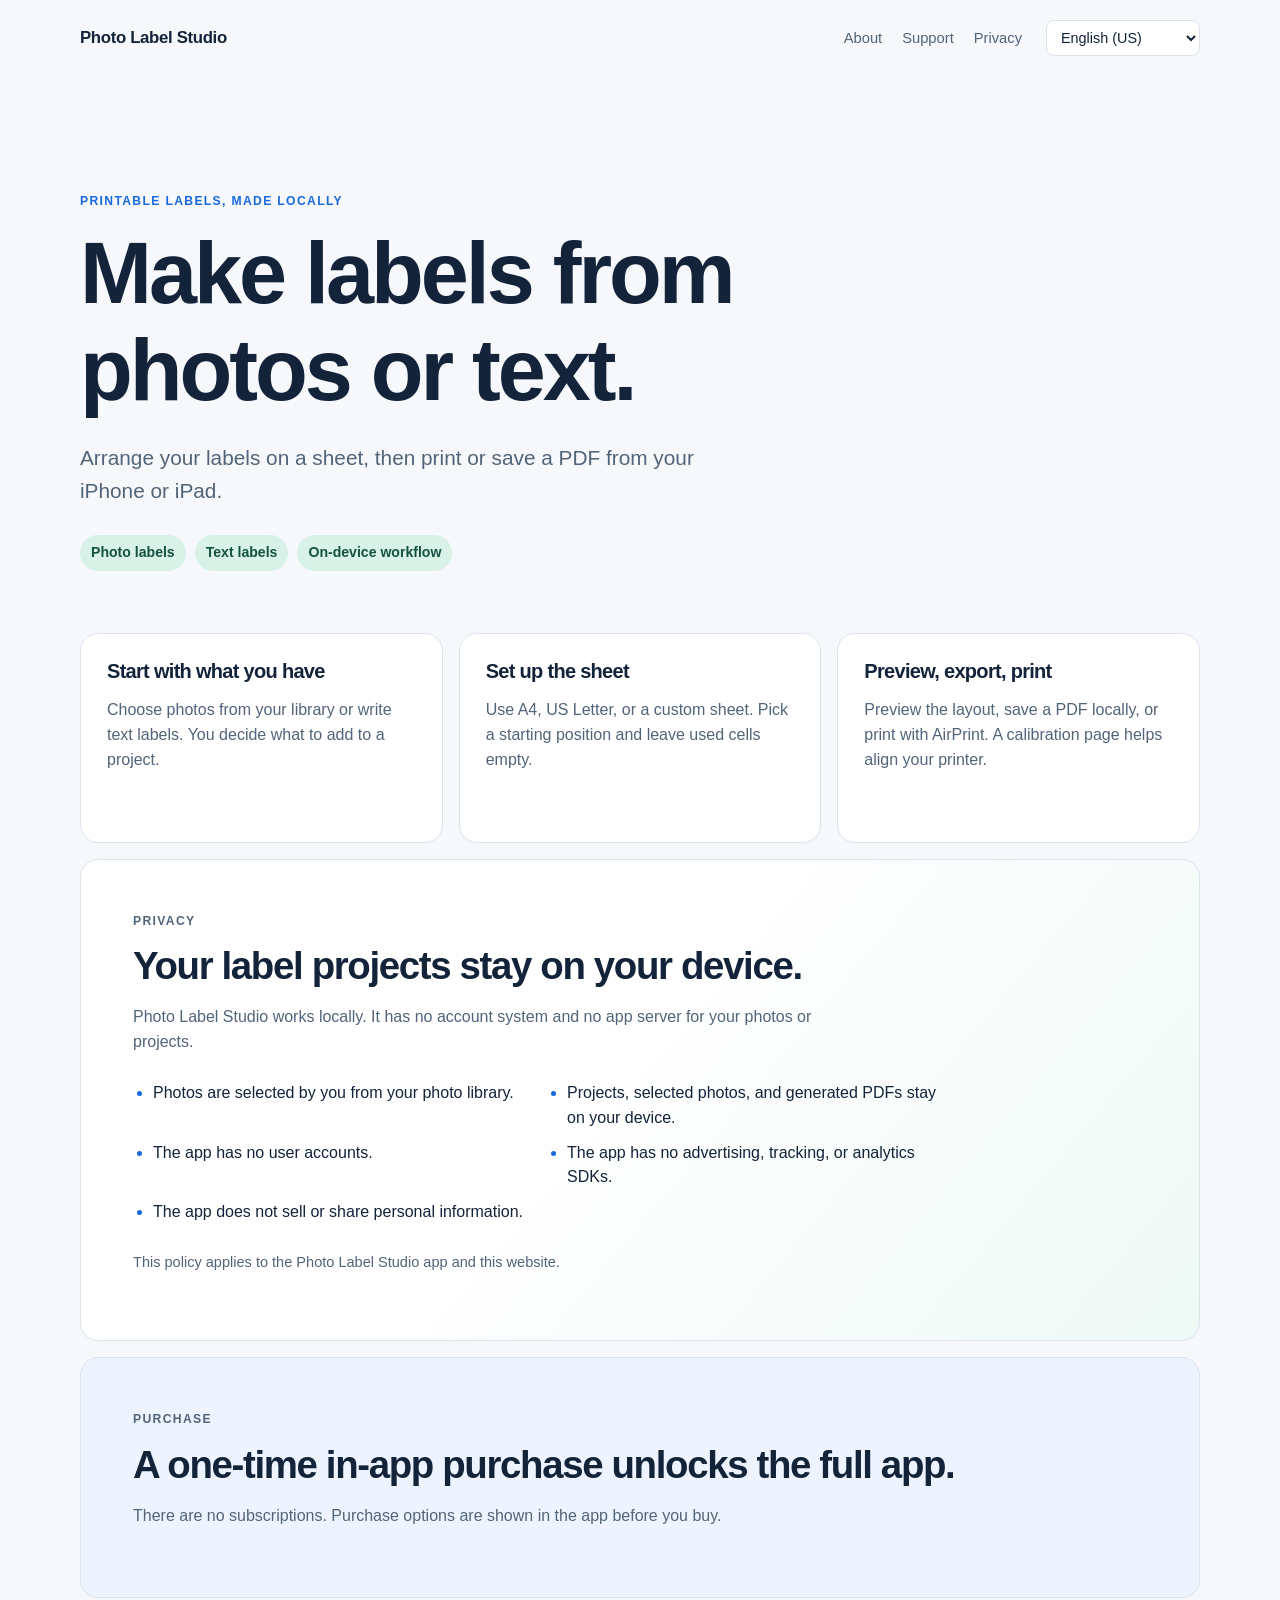
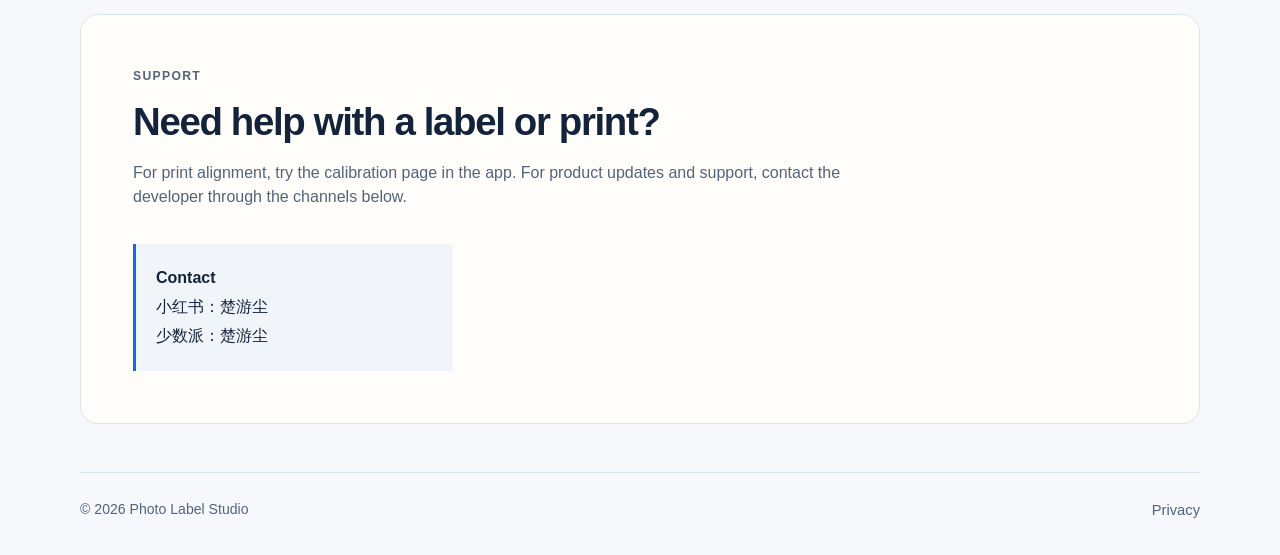
==== index.html @ b1ed7e32 "Publish Photo Label Studio support site" ====
<!doctype html>
<html lang="en">
<head>
  <meta charset="utf-8">
  <meta name="viewport" content="width=device-width, initial-scale=1">
  <meta name="description" content="Photo Label Studio helps you make printable photo and text labels on your device.">
  <title>Photo Label Studio</title>
  <link rel="stylesheet" href="./styles.css">
</head>
<body>
  <header class="site-header">
    <a class="brand" href="./?lang=en-US#marketing" aria-label="Photo Label Studio home">Photo Label Studio</a>
    <nav aria-label="Primary navigation">
      <a data-nav="marketing" href="#marketing" data-i18n="navMarketing">About</a>
      <a data-nav="support" href="#support" data-i18n="navSupport">Support</a>
      <a data-nav="privacy" href="./privacy/" data-i18n="navPrivacy">Privacy</a>
    </nav>
    <label class="language-picker">
      <span class="sr-only" data-i18n="languageLabel">Language</span>
      <select id="language" aria-label="Language"></select>
    </label>
  </header>

  <main>
    <section id="marketing" class="hero" aria-labelledby="hero-title">
      <p class="eyebrow" data-i18n="eyebrow">PRINTABLE LABELS, MADE LOCALLY</p>
      <h1 id="hero-title" data-i18n="title">Make labels from photos or text.</h1>
      <p class="hero-copy" data-i18n="lead">Arrange your labels on a sheet, then print or save a PDF from your iPhone or iPad.</p>
      <div class="pills" aria-label="Product highlights">
        <span data-i18n="pillPhotos">Photo labels</span>
        <span data-i18n="pillText">Text labels</span>
        <span data-i18n="pillLocal">On-device workflow</span>
      </div>
    </section>

    <section class="feature-grid" aria-label="Features">
      <article>
        <h2 data-i18n="feature1Title">Start with what you have</h2>
        <p data-i18n="feature1Body">Choose photos from your library or write text labels. You decide what to add to a project.</p>
      </article>
      <article>
        <h2 data-i18n="feature2Title">Set up the sheet</h2>
        <p data-i18n="feature2Body">Use A4, US Letter, or a custom sheet. Pick a starting position and leave used cells empty.</p>
      </article>
      <article>
        <h2 data-i18n="feature3Title">Preview, export, print</h2>
        <p data-i18n="feature3Body">Preview the layout, save a PDF locally, or print with AirPrint. A calibration page helps align your printer.</p>
      </article>
    </section>

    <section id="privacy" class="panel privacy" aria-labelledby="privacy-title">
      <p class="eyebrow" data-i18n="privacyEyebrow">PRIVACY</p>
      <h2 id="privacy-title" data-i18n="privacyTitle">Your label projects stay on your device.</h2>
      <p data-i18n="privacyIntro">Photo Label Studio works locally. It has no account system and no app server for your photos or projects.</p>
      <ul id="privacy-facts"></ul>
      <p class="policy-note" data-i18n="policyNote">This policy applies to the Photo Label Studio app and this website.</p>
    </section>

    <section class="panel purchase" aria-labelledby="purchase-title">
      <p class="eyebrow" data-i18n="purchaseEyebrow">PURCHASE</p>
      <h2 id="purchase-title" data-i18n="purchaseTitle">A one-time in-app purchase unlocks the full app.</h2>
      <p data-i18n="purchaseBody">There are no subscriptions. Purchase options are shown in the app before you buy.</p>
    </section>

    <section id="support" class="panel support" aria-labelledby="support-title">
      <p class="eyebrow" data-i18n="supportEyebrow">SUPPORT</p>
      <h2 id="support-title" data-i18n="supportTitle">Need help with a label or print?</h2>
      <p data-i18n="supportBody">For print alignment, try the calibration page in the app. For product updates and support, contact the developer through the channels below.</p>
      <div class="contact-card">
        <p><strong data-i18n="contactLabel">Contact</strong></p>
        <p>小红书：楚游尘</p>
        <p>少数派：楚游尘</p>
      </div>
    </section>
  </main>

  <footer>
    <span>© <span id="year"></span> Photo Label Studio</span>
    <a data-nav="privacy" href="./privacy/" data-i18n="navPrivacy">Privacy</a>
  </footer>

  <script src="./app.js"></script>
</body>
</html>
---- styles.css ----
:root { color-scheme: light; --ink: #13233a; --muted: #52647a; --paper: #f6f8fb; --line: #dbe4ed; --blue: #1769e0; --mint: #d8f2e7; --white: #fff; }
* { box-sizing: border-box; }
html { scroll-behavior: smooth; }
body { margin: 0; background: var(--paper); color: var(--ink); font-family: -apple-system, BlinkMacSystemFont, "Segoe UI", sans-serif; line-height: 1.55; }
a { color: inherit; }
.site-header { width: min(1120px, calc(100% - 40px)); min-height: 76px; margin: 0 auto; display: flex; align-items: center; gap: 24px; }
.brand { color: var(--ink); font-size: 1.05rem; font-weight: 760; text-decoration: none; letter-spacing: -.02em; white-space: nowrap; }
nav { display: flex; gap: 20px; margin-left: auto; }
nav a, footer a { color: var(--muted); font-size: .92rem; text-decoration: none; }
nav a:hover, nav a:focus-visible, footer a:hover, footer a:focus-visible { color: var(--blue); text-decoration: underline; }
.language-picker select { max-width: 154px; border: 1px solid var(--line); border-radius: 8px; padding: 8px 30px 8px 10px; color: var(--ink); background: var(--white); font: inherit; font-size: .9rem; }
main { width: min(1120px, calc(100% - 40px)); margin: 0 auto 48px; }
.hero { padding: clamp(54px, 10vw, 116px) 0 62px; max-width: 760px; }
.eyebrow { margin: 0 0 14px; color: var(--blue); font-weight: 760; font-size: .76rem; letter-spacing: .11em; }
h1, h2 { margin: 0; color: var(--ink); line-height: 1.12; letter-spacing: -.035em; }
h1 { font-size: clamp(2.65rem, 7vw, 5.4rem); max-width: 720px; }
h2 { font-size: clamp(1.55rem, 3vw, 2.55rem); }
.hero-copy { max-width: 620px; margin: 24px 0 0; color: var(--muted); font-size: clamp(1.05rem, 2vw, 1.3rem); }
.pills { display: flex; flex-wrap: wrap; gap: 9px; margin-top: 28px; }
.pills span { padding: 7px 11px; border-radius: 999px; color: #155143; background: var(--mint); font-size: .88rem; font-weight: 650; }
.feature-grid { display: grid; grid-template-columns: repeat(3, 1fr); gap: 16px; margin-bottom: 16px; }
.feature-grid article, .panel { border: 1px solid var(--line); border-radius: 18px; background: var(--white); }
.feature-grid article { padding: 26px; min-height: 210px; }
.feature-grid h2 { font-size: 1.25rem; }
.feature-grid p, .panel > p { color: var(--muted); }
.panel { margin-top: 16px; padding: clamp(28px, 5vw, 52px); scroll-margin-top: 20px; }
.panel h2 + p { max-width: 730px; margin-top: 18px; }
.privacy { background: linear-gradient(130deg, #fff 45%, #eef9f5); }
#privacy-facts { display: grid; grid-template-columns: repeat(2, minmax(0, 1fr)); gap: 10px 28px; max-width: 820px; margin: 26px 0; padding-left: 20px; color: var(--ink); }
#privacy-facts li::marker { color: var(--blue); }
.policy-note { font-size: .91rem; }
.purchase { background: #edf4ff; }
.support { background: #fffdf9; }
.contact-card { display: inline-block; min-width: min(100%, 320px); margin-top: 18px; padding: 18px 20px; border-left: 3px solid var(--blue); background: rgba(23, 105, 224, .06); }
.contact-card p { margin: 4px 0; }
footer { width: min(1120px, calc(100% - 40px)); margin: 0 auto; padding: 26px 0 34px; display: flex; justify-content: space-between; gap: 16px; color: var(--muted); border-top: 1px solid var(--line); font-size: .88rem; }
.sr-only { position: absolute; width: 1px; height: 1px; padding: 0; margin: -1px; overflow: hidden; clip: rect(0, 0, 0, 0); white-space: nowrap; border: 0; }
@media (max-width: 690px) { .site-header { min-height: 0; padding: 18px 0; flex-wrap: wrap; gap: 12px; } nav { order: 3; width: 100%; margin-left: 0; } .language-picker { margin-left: auto; } .feature-grid, #privacy-facts { grid-template-columns: 1fr; } .feature-grid article { min-height: 0; } }
@media (max-width: 390px) { main, .site-header, footer { width: min(100% - 28px, 1120px); } nav { gap: 14px; } .brand { font-size: .96rem; } }
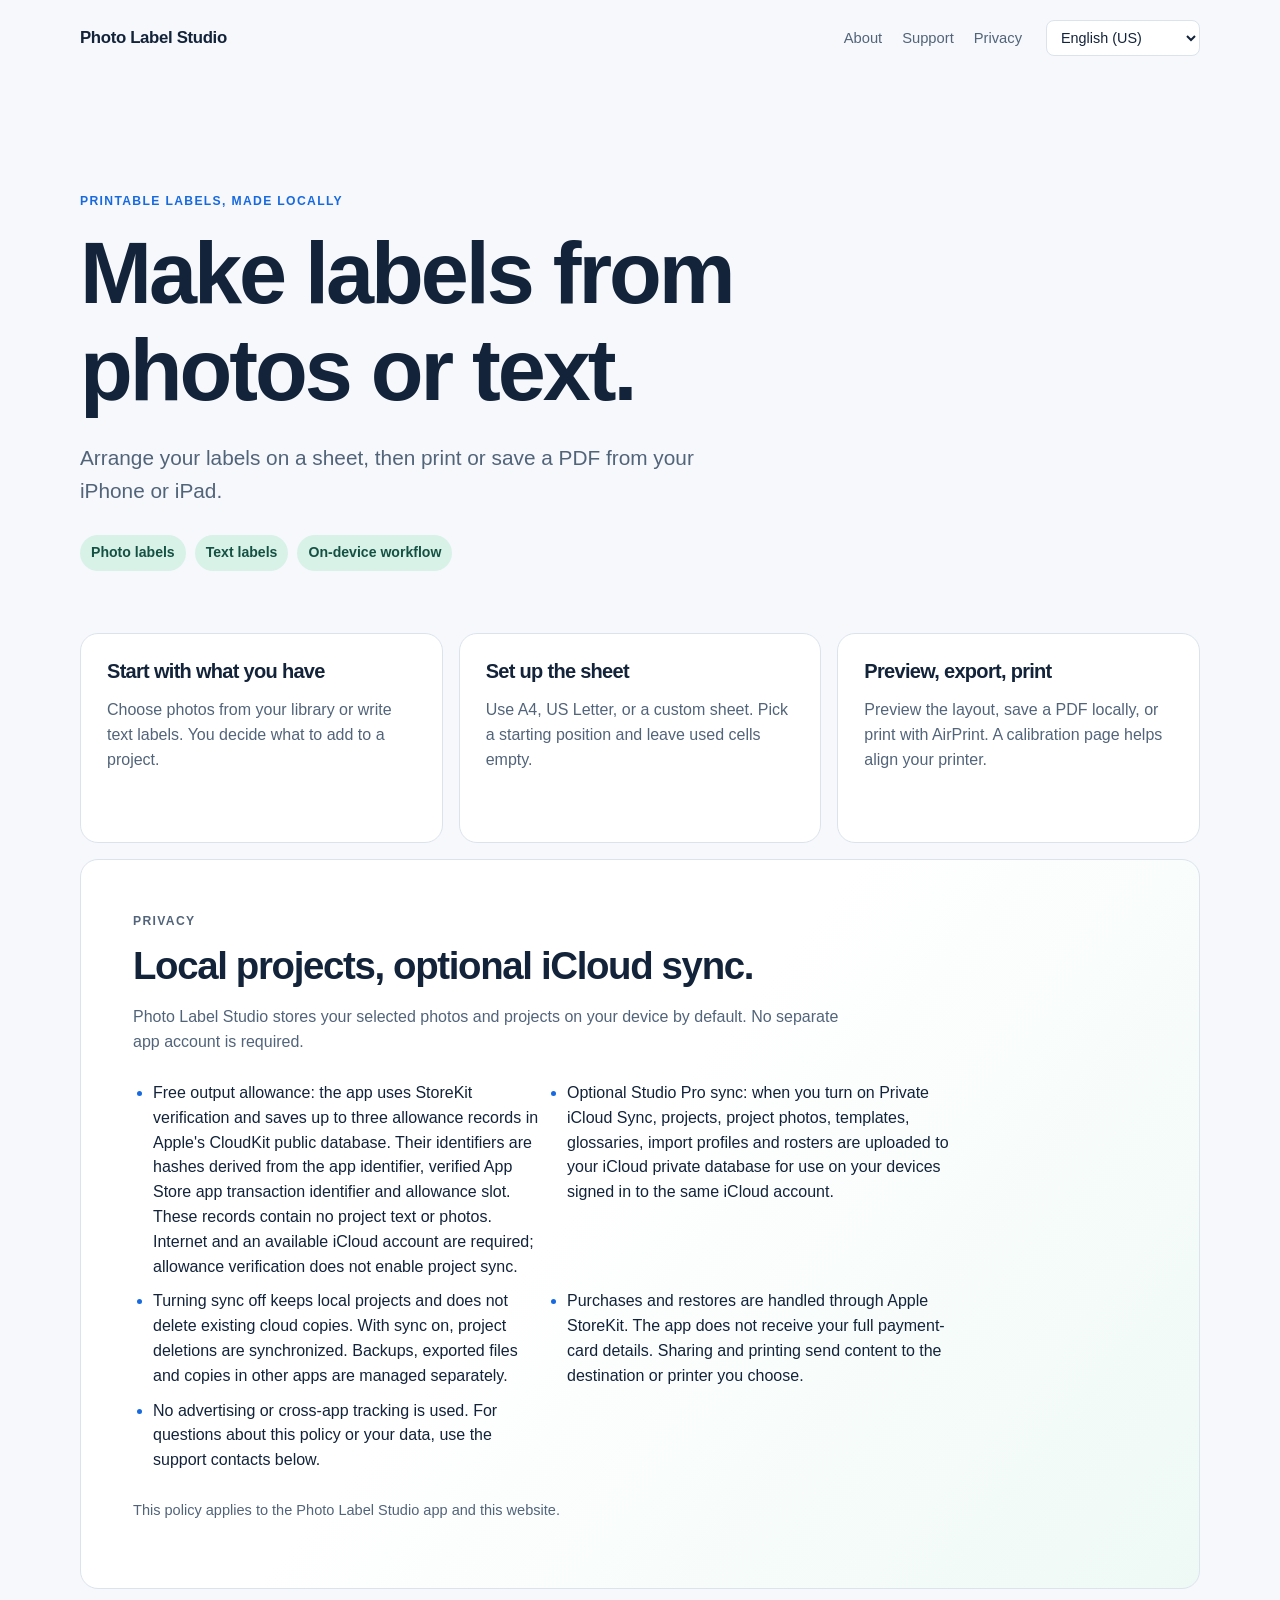
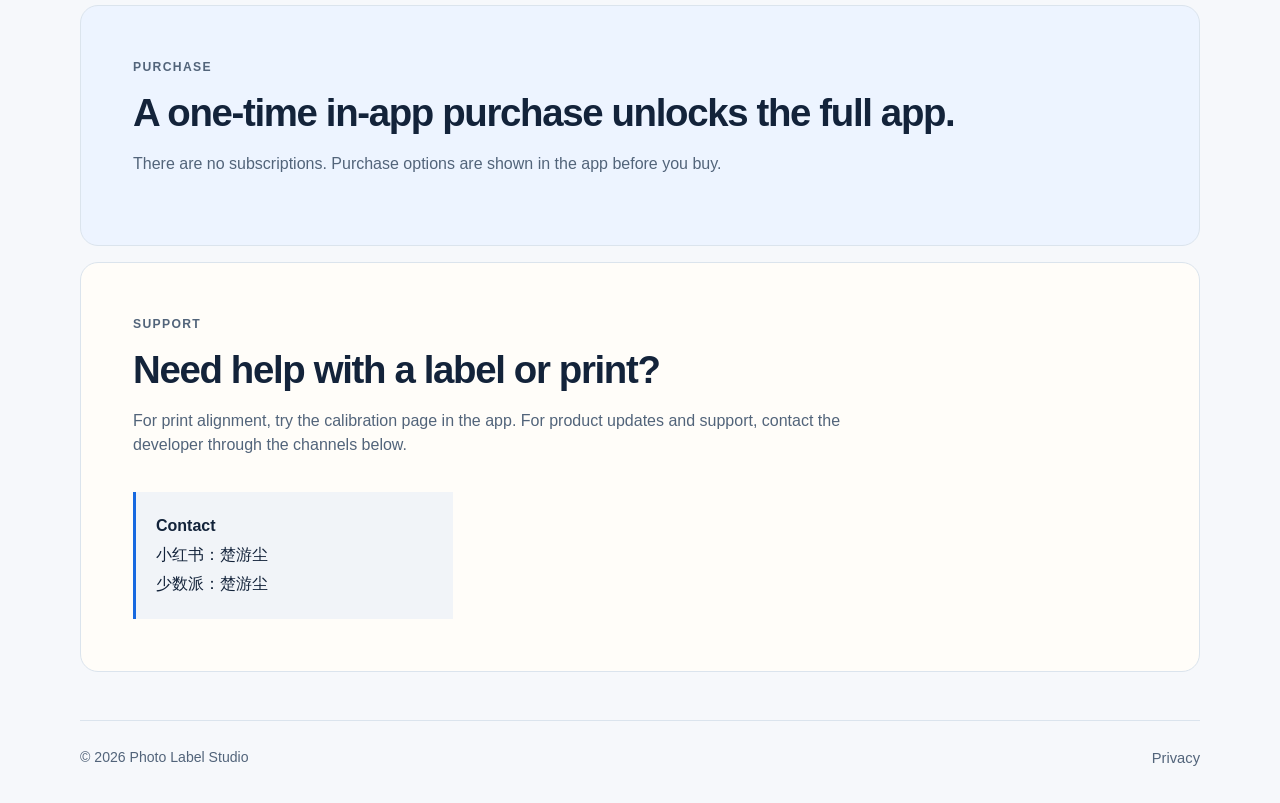
==== commit f3a8db80: "Clarify optional iCloud sync and free-output privacy disclosures" ====
--- a/index.html
+++ b/index.html
@@ -50,9 +50,15 @@
 
     <section id="privacy" class="panel privacy" aria-labelledby="privacy-title">
       <p class="eyebrow" data-i18n="privacyEyebrow">PRIVACY</p>
-      <h2 id="privacy-title" data-i18n="privacyTitle">Your label projects stay on your device.</h2>
-      <p data-i18n="privacyIntro">Photo Label Studio works locally. It has no account system and no app server for your photos or projects.</p>
-      <ul id="privacy-facts"></ul>
+      <h2 id="privacy-title" data-i18n="privacyTitle">Local projects, optional iCloud sync.</h2>
+      <p data-i18n="privacyIntro">Photo Label Studio stores your selected photos and projects on your device by default. No separate app account is required.</p>
+      <ul id="privacy-facts">
+        <li>Free output allowance: the app uses StoreKit verification and saves up to three allowance records in Apple's CloudKit public database. Their identifiers are hashes derived from the app identifier, verified App Store app transaction identifier and allowance slot. These records contain no project text or photos. Internet and an available iCloud account are required; allowance verification does not enable project sync.</li>
+        <li>Optional Studio Pro sync: when you turn on Private iCloud Sync, projects, project photos, templates, glossaries, import profiles and rosters are uploaded to your iCloud private database for use on your devices signed in to the same iCloud account.</li>
+        <li>Turning sync off keeps local projects and does not delete existing cloud copies. With sync on, project deletions are synchronized. Backups, exported files and copies in other apps are managed separately.</li>
+        <li>Purchases and restores are handled through Apple StoreKit. The app does not receive your full payment-card details. Sharing and printing send content to the destination or printer you choose.</li>
+        <li>No advertising or cross-app tracking is used. For questions about this policy or your data, use the support contacts below.</li>
+      </ul>
       <p class="policy-note" data-i18n="policyNote">This policy applies to the Photo Label Studio app and this website.</p>
     </section>
 
